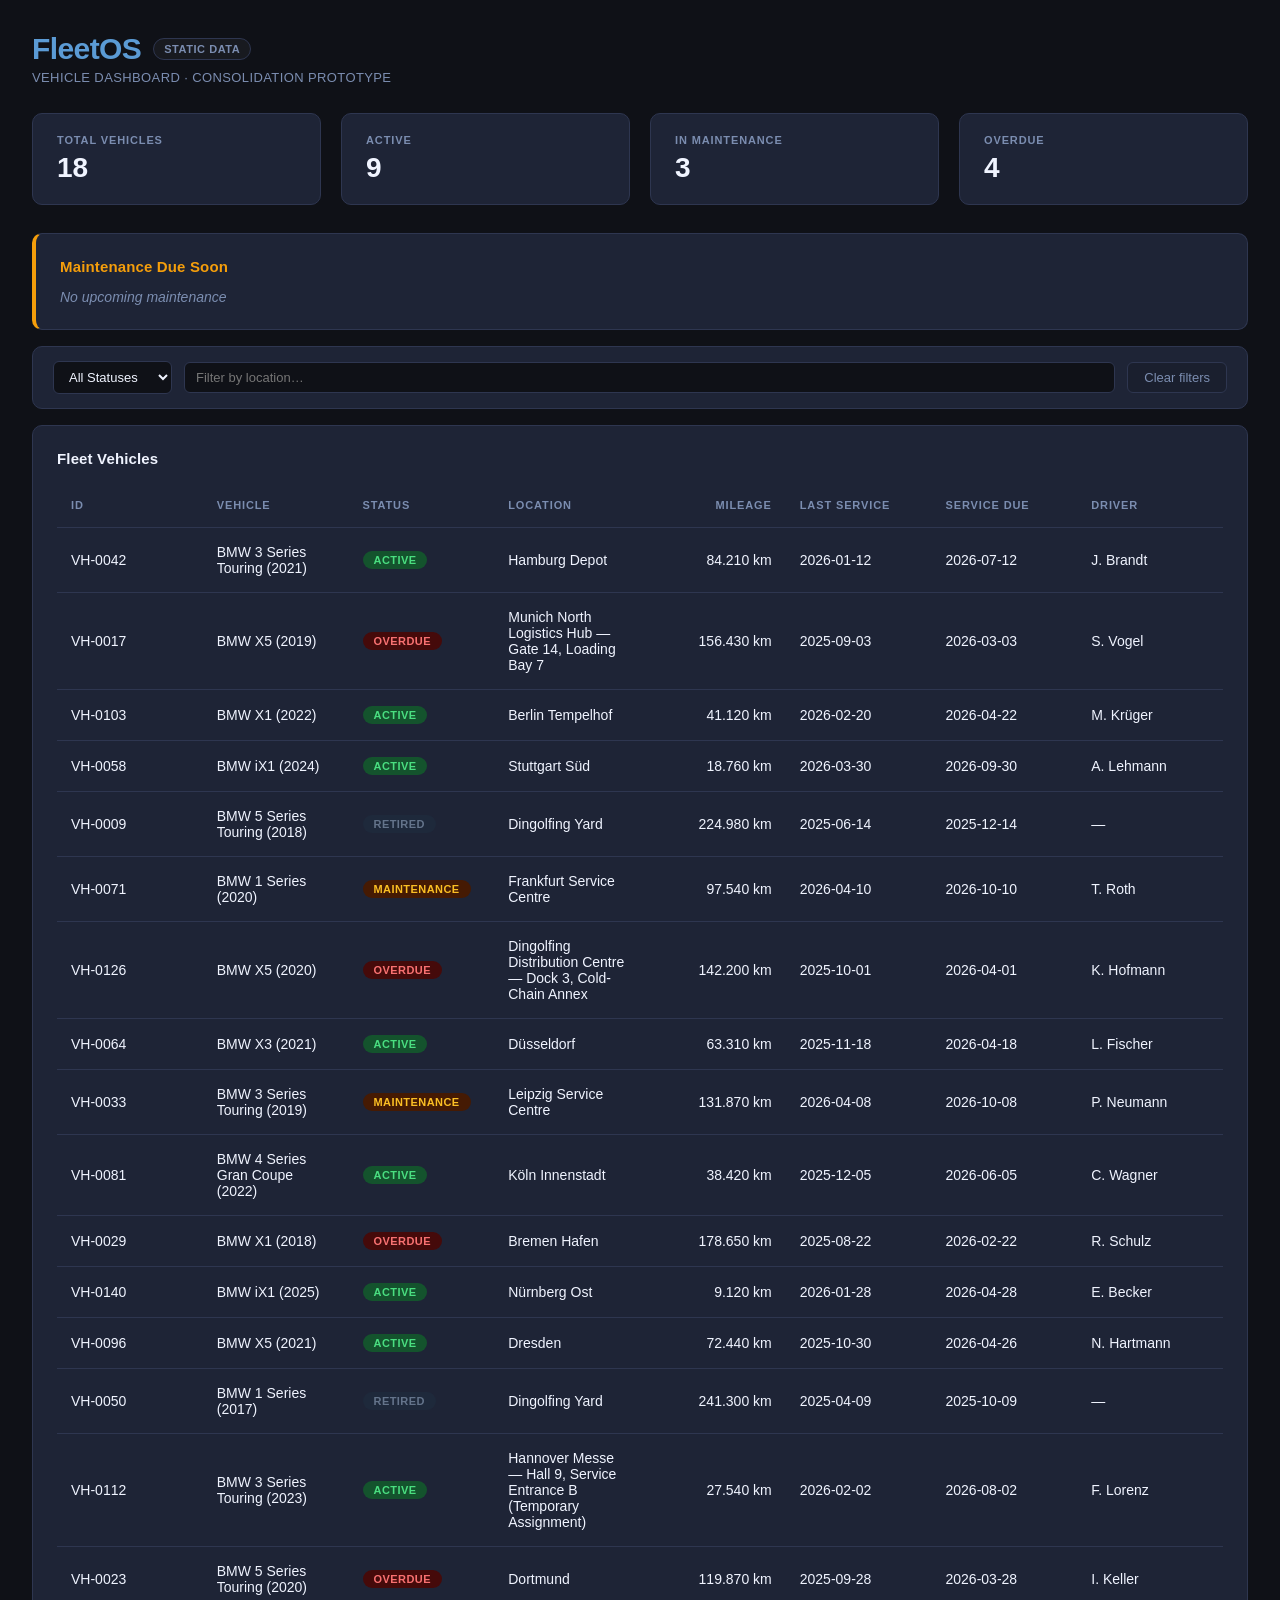
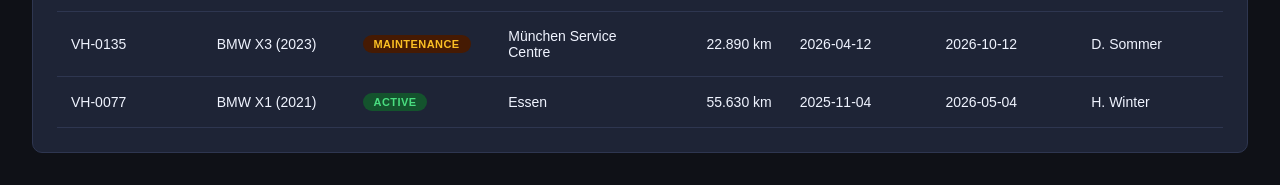
==== 2_code_modernisation/dashboard/index.html @ fba33104 "FleetOS — Claude Code workshop" ====
<!doctype html>
<html lang="en">
  <head>
    <meta charset="utf-8" />
    <meta name="viewport" content="width=device-width, initial-scale=1" />
    <title>FleetOS — Vehicle Dashboard</title>
    <link rel="stylesheet" href="styles.css?v=starter" />
    <script src="app.js?v=starter" defer></script>
  </head>
  <body>
    <header class="page-header">
      <div class="header-row">
        <h1>FleetOS</h1>
        <span id="data-source-badge" class="data-source static">Static data</span>
      </div>
      <p class="subtitle">Vehicle Dashboard · Consolidation Prototype</p>
    </header>

    <section class="summary" aria-label="Fleet summary">
      <div class="stat-card">
        <span class="stat-label">Total Vehicles</span>
        <span class="stat-value" id="stat-total">–</span>
      </div>
      <div class="stat-card">
        <span class="stat-label">Active</span>
        <span class="stat-value" id="stat-active">–</span>
      </div>
      <div class="stat-card">
        <span class="stat-label">In Maintenance</span>
        <span class="stat-value" id="stat-maintenance">–</span>
      </div>
      <div class="stat-card">
        <span class="stat-label">Overdue</span>
        <span class="stat-value" id="stat-overdue">–</span>
      </div>
    </section>

    <section class="maintenance-alert" aria-label="Maintenance due soon">
      <h2>Maintenance Due Soon</h2>
      <div id="maintenance-list"></div>
    </section>

    <section class="filter-bar">
      <select id="filter-status">
        <option value="">All Statuses</option>
        <option value="active">Active</option>
        <option value="maintenance">Maintenance</option>
        <option value="overdue">Overdue</option>
      </select>
      <input id="filter-location" type="text" placeholder="Filter by location…" />
      <button id="filter-clear">Clear filters</button>
    </section>

    <section class="panel">
      <h2>Fleet Vehicles</h2>
      <table id="vehicle-table">
        <thead>
          <tr>
            <th>ID</th>
            <th>Vehicle</th>
            <th>Status</th>
            <th>Location</th>
            <th class="num">Mileage</th>
            <th>Last Service</th>
            <th>Service Due</th>
            <th>Driver</th>
          </tr>
        </thead>
        <tbody id="vehicle-tbody"></tbody>
      </table>
    </section>
  </body>
</html>
---- 2_code_modernisation/dashboard/styles.css ----
:root {
  --bg: #0f1117;
  --bg-surface: #1a1f2e;
  --panel: #1e2436;
  --border: #2e3650;
  --text: #f0f4ff;
  --text-muted: #7b8db0;
  --accent: #5b9bd5;
  --accent-dim: #1a3050;
}

* {
  box-sizing: border-box;
}

body {
  margin: 0;
  padding: 32px;
  font-family: "Inter", -apple-system, BlinkMacSystemFont, "Segoe UI", Roboto, sans-serif;
  font-size: 14px;
  color: var(--text);
  background: var(--bg);
}

.page-header {
  margin-bottom: 8px;
}

.header-row {
  display: flex;
  align-items: center;
  gap: 12px;
}

.data-source {
  font-size: 11px;
  font-weight: 600;
  letter-spacing: 0.05em;
  text-transform: uppercase;
  padding: 4px 10px;
  border-radius: 99px;
  border: 1px solid var(--border);
}

.data-source.static {
  background: rgba(255, 255, 255, 0.04);
  color: var(--text-muted);
}

.data-source.live {
  background: rgba(67, 184, 110, 0.15);
  color: #43b86e;
  border-color: rgba(67, 184, 110, 0.4);
}

.page-header h1 {
  margin: 0;
  font-size: 30px;
  font-weight: 700;
  color: var(--accent);
  letter-spacing: -0.02em;
}

.subtitle {
  margin: 4px 0 0;
  color: var(--text-muted);
  font-size: 13px;
  letter-spacing: 0.03em;
  text-transform: uppercase;
}

.summary {
  display: flex;
  gap: 20px;
  margin: 28px 0;
}

.stat-card {
  flex: 1;
  background: var(--panel);
  border: 1px solid var(--border);
  border-radius: 10px;
  padding: 20px 24px;
  display: flex;
  flex-direction: column;
  gap: 6px;
}

.stat-label {
  font-size: 11px;
  text-transform: uppercase;
  letter-spacing: 0.08em;
  color: var(--text-muted);
  font-weight: 600;
}

.stat-value {
  font-size: 28px;
  font-weight: 700;
  color: var(--text);
  font-variant-numeric: tabular-nums;
}

.panel {
  background: var(--panel);
  border: 1px solid var(--border);
  border-radius: 10px;
  padding: 24px;
}

.panel h2 {
  margin: 0 0 16px;
  font-size: 15px;
  font-weight: 600;
  color: var(--text);
  letter-spacing: 0.01em;
}

#vehicle-table {
  width: 100%;
  border-collapse: collapse;
  table-layout: fixed;
}

#vehicle-table th,
#vehicle-table td {
  text-align: left;
  padding: 16px 14px;
  border-bottom: 1px solid var(--border);
}

#vehicle-table th {
  font-size: 11px;
  text-transform: uppercase;
  letter-spacing: 0.08em;
  color: var(--text-muted);
  font-weight: 600;
}

#vehicle-table tbody tr {
  transition: background 0.1s;
}

#vehicle-table tbody tr:hover {
  background: var(--bg-surface);
}

#vehicle-table .num {
  text-align: right;
  font-variant-numeric: tabular-nums;
}

.col-location {
  max-width: 180px;
}

.filter-bar {
  display: flex;
  align-items: center;
  gap: 12px;
  background: var(--panel);
  border: 1px solid var(--border);
  border-radius: 10px;
  padding: 14px 20px;
  margin-bottom: 16px;
}

.filter-bar select,
.filter-bar input[type="text"] {
  padding: 7px 11px;
  border: 1px solid var(--border);
  border-radius: 6px;
  font-size: 13px;
  color: var(--text);
  background: var(--bg);
  outline: none;
}

.filter-bar select:focus,
.filter-bar input[type="text"]:focus {
  border-color: var(--accent);
  box-shadow: 0 0 0 2px var(--accent-dim);
}

.filter-bar input[type="text"] {
  flex: 1;
}

.filter-bar select option {
  background: var(--panel);
  color: var(--text);
}

.filter-bar button {
  padding: 7px 16px;
  border: 1px solid var(--border);
  border-radius: 6px;
  font-size: 13px;
  background: var(--bg-surface);
  color: var(--text-muted);
  cursor: pointer;
  white-space: nowrap;
  transition: background 0.1s, color 0.1s;
}

.filter-bar button:hover {
  background: var(--accent-dim);
  color: var(--accent);
  border-color: var(--accent);
}

.maintenance-alert {
  background: var(--panel);
  border: 1px solid var(--border);
  border-left: 4px solid #f59e0b;
  border-radius: 10px;
  padding: 24px;
  margin-bottom: 16px;
}

.maintenance-alert h2 {
  margin: 0 0 14px;
  font-size: 15px;
  font-weight: 600;
  color: #f59e0b;
  letter-spacing: 0.01em;
}

.maintenance-item {
  display: flex;
  align-items: center;
  gap: 14px;
  padding: 10px 0;
  border-bottom: 1px solid var(--border);
}

.maintenance-item:last-child {
  border-bottom: none;
}

.maintenance-id {
  font-size: 12px;
  font-weight: 700;
  color: var(--text-muted);
  width: 70px;
  flex-shrink: 0;
  font-variant-numeric: tabular-nums;
}

.maintenance-vehicle {
  flex: 1;
  font-weight: 500;
  color: var(--text);
}

.maintenance-days {
  font-size: 12px;
  font-weight: 700;
  color: #92400e;
  background: #f59e0b;
  padding: 3px 10px;
  border-radius: 999px;
}

.no-maintenance {
  margin: 0;
  color: var(--text-muted);
  font-style: italic;
}

.status-pill {
  display: inline-block;
  padding: 3px 11px;
  border-radius: 999px;
  font-size: 11px;
  font-weight: 700;
  letter-spacing: 0.04em;
  text-transform: uppercase;
}

.status-active {
  background: #14532d;
  color: #4ade80;
}

.status-maintenance {
  background: #451a03;
  color: #fbbf24;
}

.status-overdue {
  background: #450a0a;
  color: #f87171;
}

.status-retired {
  background: #1e293b;
  color: #64748b;
}
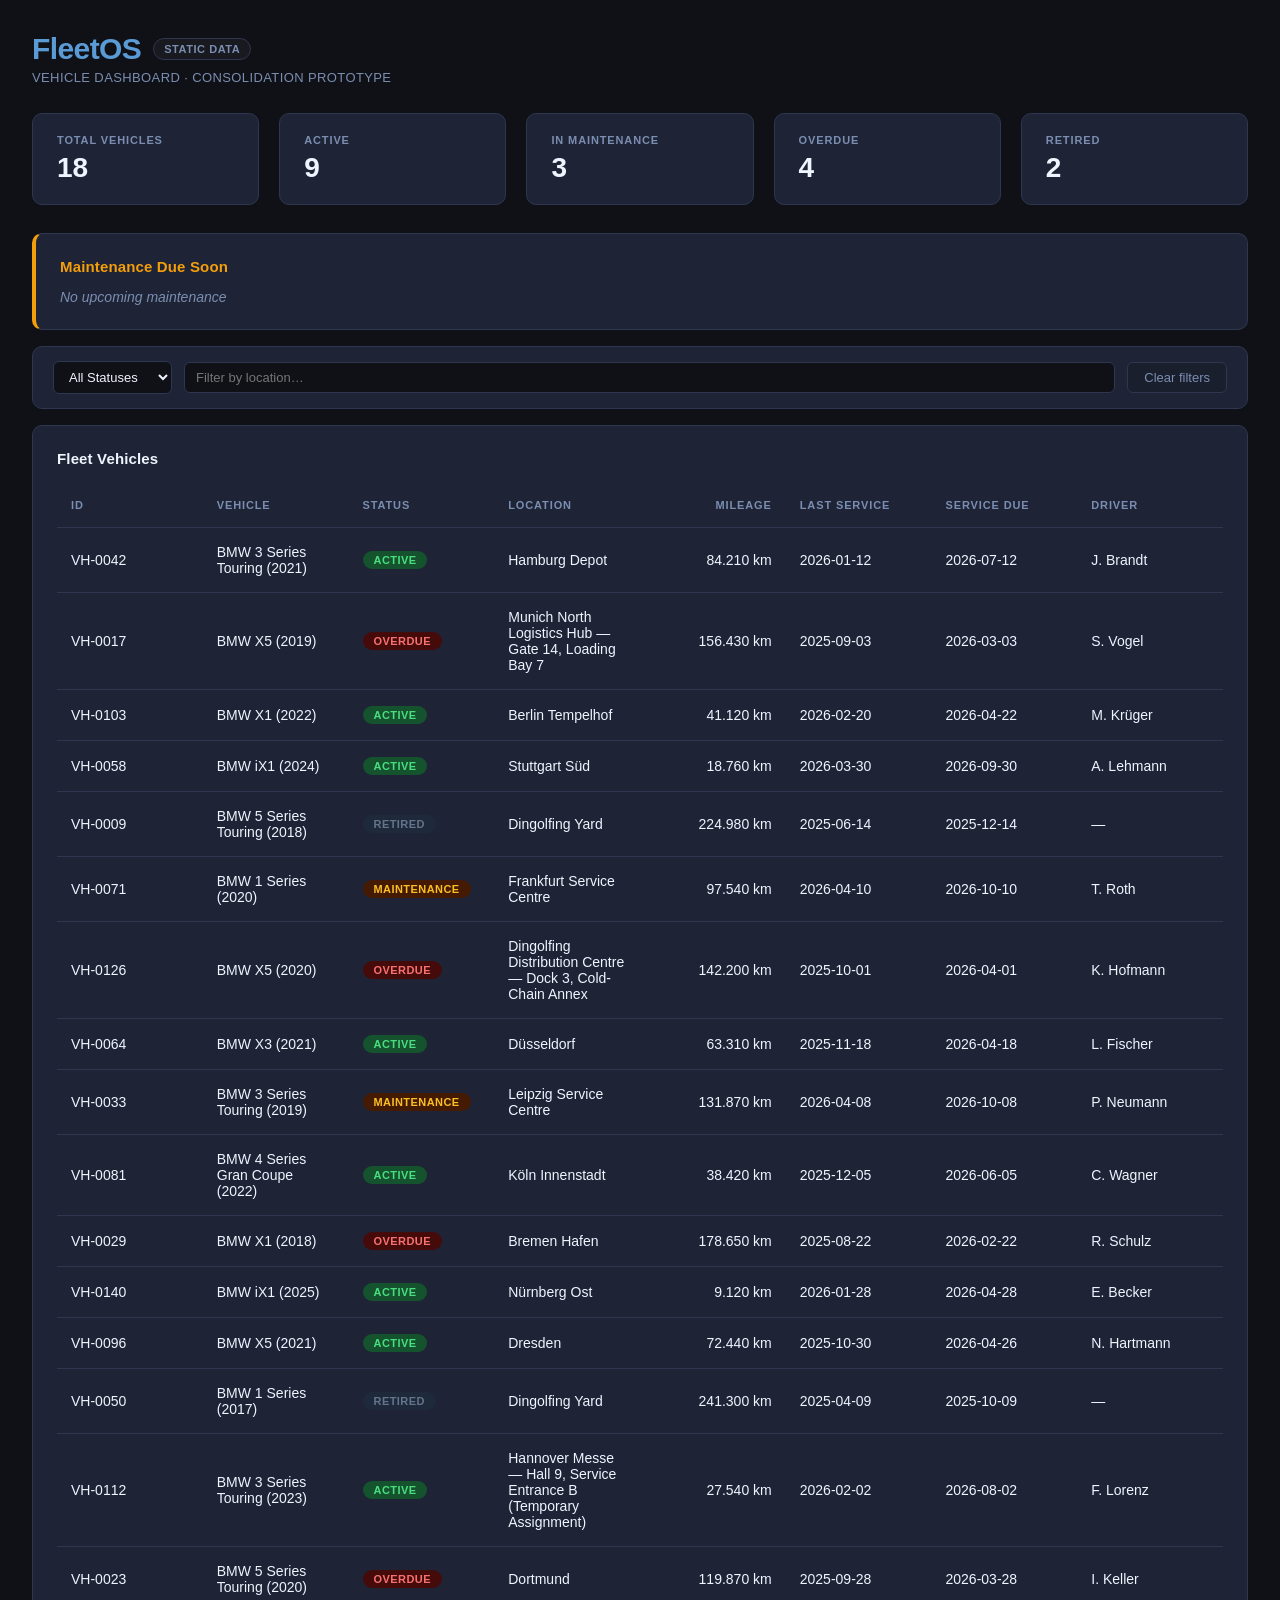
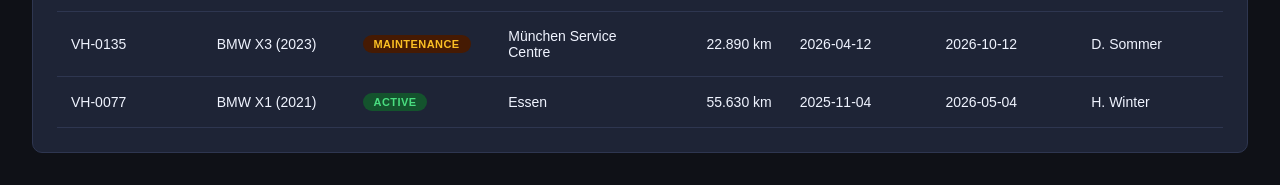
==== commit d5bd9765: "challenge2: apply review fixes - enum comparison, error handling, XSS escaping, host binding, retire" ====
--- a/2_code_modernisation/dashboard/index.html
+++ b/2_code_modernisation/dashboard/index.html
@@ -33,6 +33,10 @@
         <span class="stat-label">Overdue</span>
         <span class="stat-value" id="stat-overdue">–</span>
       </div>
+      <div class="stat-card">
+        <span class="stat-label">Retired</span>
+        <span class="stat-value" id="stat-retired">–</span>
+      </div>
     </section>
 
     <section class="maintenance-alert" aria-label="Maintenance due soon">
@@ -46,6 +50,7 @@
         <option value="active">Active</option>
         <option value="maintenance">Maintenance</option>
         <option value="overdue">Overdue</option>
+        <option value="retired">Retired</option>
       </select>
       <input id="filter-location" type="text" placeholder="Filter by location…" />
       <button id="filter-clear">Clear filters</button>
